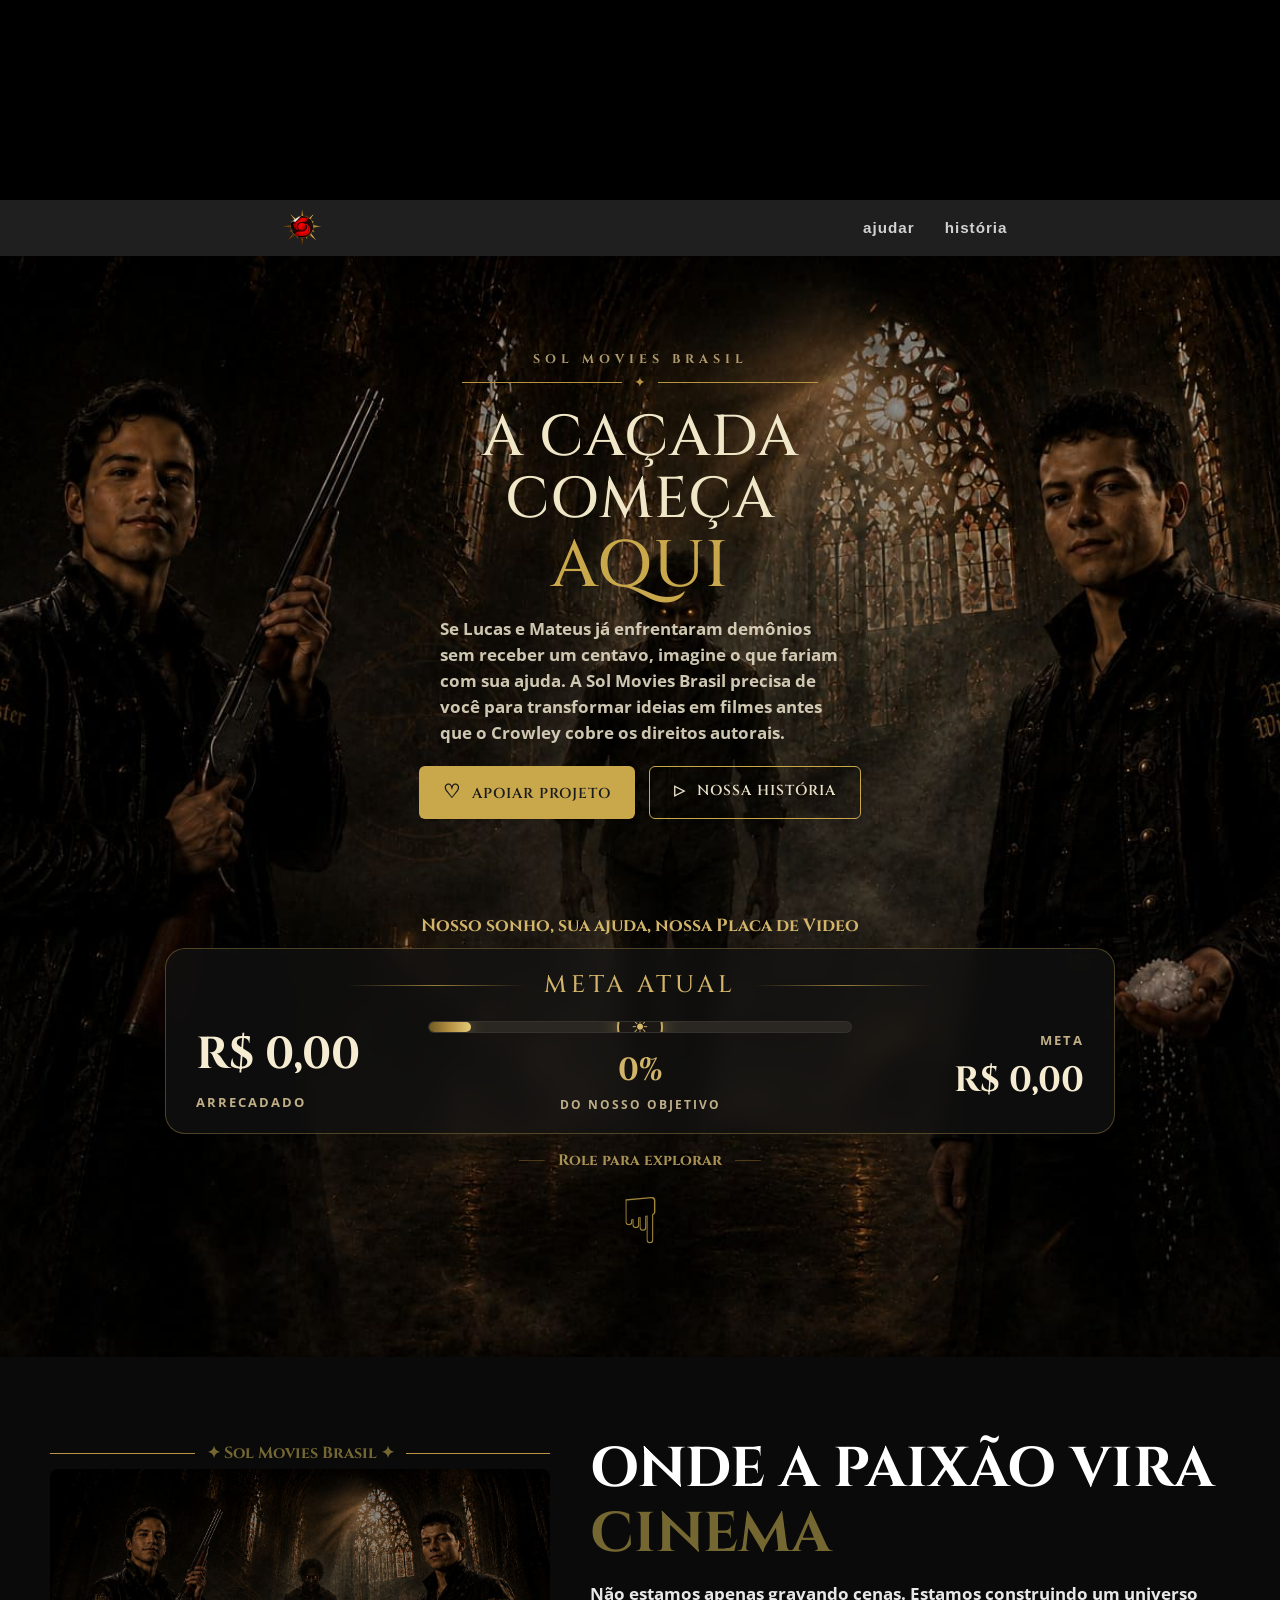
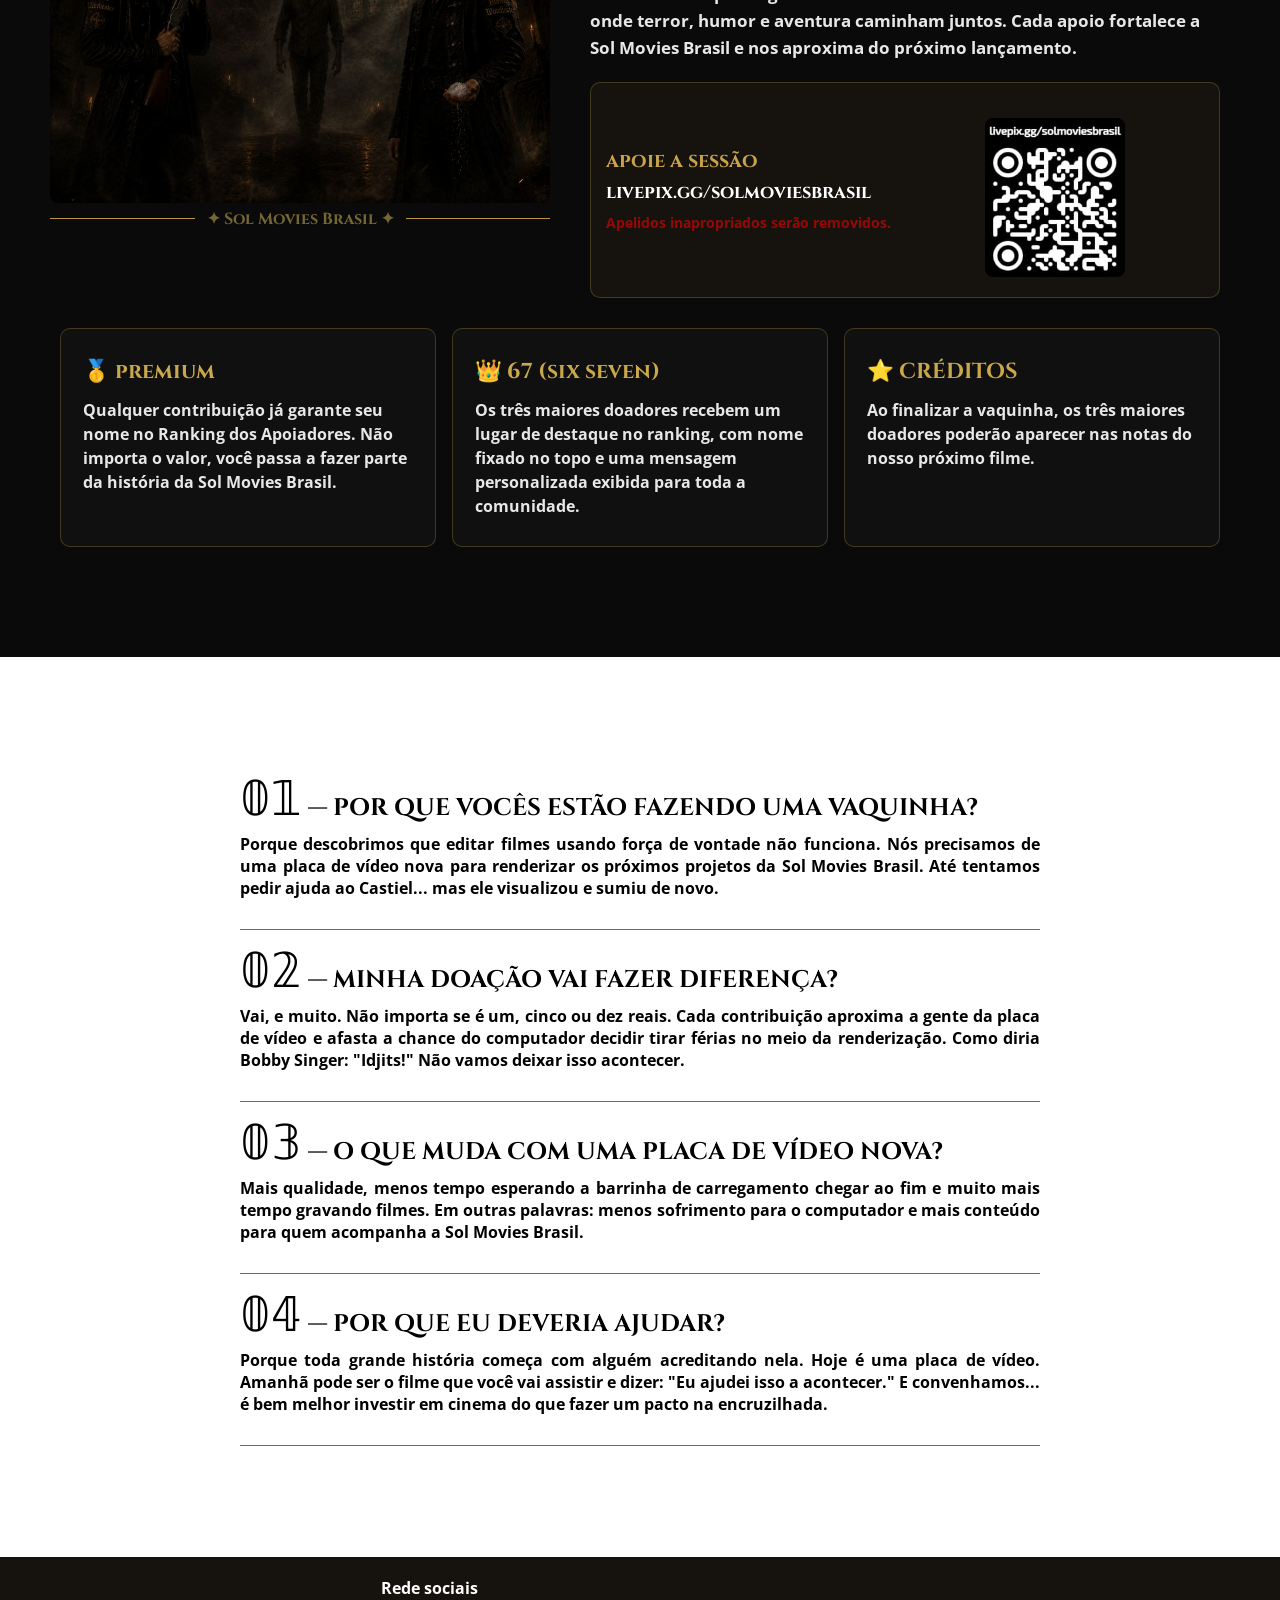
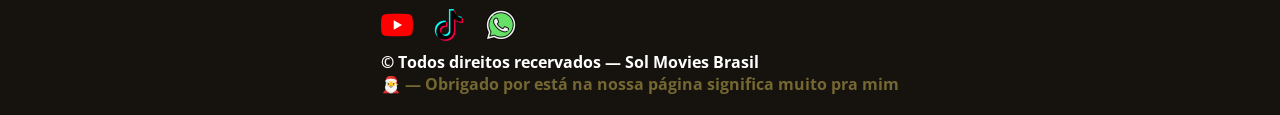
==== index.html @ bd1523df "Initial commit" ====
<!DOCTYPE html>
<html lang="pt-br">
<head>
    <meta charset="UTF-8">
    <meta name="viewport" content="width=device-width, initial-scale=1.0">
    <link rel="shortcut icon" href="foto/icone/icone-smb.png" type="image/x-icon">
    <title>Sol Movies Brasil</title>
    <link rel="stylesheet" href="css/components/header-footer.css">
    <link rel="stylesheet" href="css/ajuda.css">
</head>
<body>
    <header>
<!-- ISSO É UM TESTE -->
    </header>
    <nav>
        <img src="foto/icone/icone-smb-nav.png" alt="imagem da logo Sol Movies Brasil">

        <ul>
            <li><a href="#" class="nav-destaque-especial">ajudar</a></li>
            <li><a href="smb.html" target="_self" rel="next" class="nav-destaque-links">história</a></li>
        </ul>
    </nav>
    <main>
        <section class="layout-sessao1">
            <div class="container-sessao1 reveal">
                <p class="logo-texto">SOL MOVIES BRASIL</p>
                <div class="divisor">
                    <span></span>
                    <i>✦</i>
                    <span></span>
                </div>
                <h1>
                    A CAÇADA<br>
                    COMEÇA <span class="destaque-max">AQUI</span>
                </h1>

                <p class="texto-intro">
                    Se Lucas e Mateus já enfrentaram demônios sem receber um centavo, imagine o que fariam com sua ajuda. A Sol Movies Brasil precisa de você para transformar ideias em filmes antes que o Crowley cobre os direitos autorais.
                </p>

                <div class="card-sessao1">
                    <a href="https://livepix.gg/solmoviesbrasil" class="sessao1-link reveal" target="_blank" rel="external"> APOIAR PROJETO</a>
                    <a href="smb.html" class="sessao1-link2 reveal" target="_self" rel="next"> NOSSA HISTÓRIA</a>
                </div>
            </div>

            <div class="container2-sessao1">
                <p class="reveal">Nosso sonho, sua ajuda, nossa Placa de Video</p>
                <div class="meta-card reveal">
                    
                    <div class="meta-cabecalho">

                        <span></span>

                        <h3 class="meta-titulo">META ATUAL</h3>

                        <span></span>

                    </div>

                    <div class="meta-conteudo">

                        <div class="meta-esquerda">
                            <h2 id="valor-arrecadado">R$ 0,00</h2>
                            <p>arrecadado</p>
                        </div>

                        <div class="meta-centro">

                            <div class="barra">

                                <div
                                    class="barra-preenchida"
                                    id="barra-preenchida">
                                </div>

                                <div class="barra-icone">
                                    ☀
                                </div>

                            </div>

                            <h2 id="porcentagem">0%</h2>

                            <p>DO NOSSO OBJETIVO</p>

                        </div>

                        <div class="meta-direita">
                            <p>META</p>
                            <h2 id="valor-meta">R$ 0,00</h2>
                        </div>

                    </div>

                </div>
                <div class="msg-seta reveal">
                    <span>——</span>
                    <p>Role para explorar</p>
                    <span>——</span>
                </div>
                <div class="seta-baixo">
                    <span>&#x261F;</span>
                </div>
            </div>
        </section>

        <section class="layout-sessao2">
            <div class="container-sessao2">
                <div class="container-volume">

                    <div class="container-img reveal">
                        <div class="divisor destaque">
                            <span></span>
                            <p>✦ Sol Movies Brasil ✦</p>
                            <span></span>
                        </div>

                        <picture>
                            <source media="(max-width: 1218px)" srcset="foto/ajudar/img-fundo.jpg" type="image/jpeg">
                            <img src="foto/ajudar/img-fundo.jpg" alt="imagem da vaquinha com os ceo da Sol Movies Brasil">
                        </picture>

                        <div class="divisor destaque">
                            <span></span>
                            <p>✦ Sol Movies Brasil ✦</p>
                            <span></span>
                        </div>
                    </div>

                    <div class="container-texto reveal">
                        <h3>ONDE A PAIXÃO VIRA <span class="destaque">CINEMA</span></h3>
                        <p>Não estamos apenas gravando cenas. Estamos construindo um universo onde terror, humor e aventura caminham juntos. Cada apoio fortalece a Sol Movies Brasil e nos aproxima do próximo lançamento.</p>
                        <div class="sub">
                            <div>
                                <h2>apoie a sessão</h2>
                                <span>livepix.gg/solmoviesbrasil</span>
                                <p class="alerta">Apelidos inapropriados serão removidos.</p>
                            </div>
                            <img src="foto/ajudar/qrcode-vaquinha.jpg" alt="Imagem Qr Code da Vaquinha Sol Movies Brasil">
                        </div>
                    </div>
                </div>
                <div class="container-cards reveal">
                    <div class="bloco">
                        <h3>🥇 premium</h3>
                        <p>Qualquer contribuição já garante seu nome no Ranking dos Apoiadores. Não importa o valor, você passa a fazer parte da história da Sol Movies Brasil.</p>
                    </div>
                    <div class="bloco">
                        <h3>👑 67 (six seven)</h3>
                        <p>Os três maiores doadores recebem um lugar de destaque no ranking, com nome fixado no topo e uma mensagem personalizada exibida para toda a comunidade.</p>
                    </div>
                    <div class="bloco">
                        <h3>⭐ CRÉDITOS</h3>
                        <p>Ao finalizar a vaquinha, os três maiores doadores poderão aparecer nas notas do nosso próximo filme.</p>
                    </div>

                </div>

            </div>
            
        </section>
        <section class="layout-sessao3">
            <div class="container-sessao3">
                <div class="reveal">
                    <h2><span>𝟘𝟙</span>
                    — POR QUE VOCÊS ESTÃO FAZENDO UMA VAQUINHA?</h2>
                    <p>Porque descobrimos que editar filmes usando força de vontade não funciona. Nós precisamos de uma placa de vídeo nova para renderizar os próximos projetos da Sol Movies Brasil. Até tentamos pedir ajuda ao Castiel... mas ele visualizou e sumiu de novo.</p>
                    
                </div>
                <div class="reveal">
                    <h2><span>𝟘𝟚</span>
                    — MINHA DOAÇÃO VAI FAZER DIFERENÇA?</h2>
                    <p>Vai, e muito. Não importa se é um, cinco ou dez reais. Cada contribuição aproxima a gente da placa de vídeo e afasta a chance do computador decidir tirar férias no meio da renderização. Como diria Bobby Singer: "Idjits!" Não vamos deixar isso acontecer.</p>
                </div>
                <div class="reveal">
                    <h2><span>𝟘𝟛</span>
                    — O QUE MUDA COM UMA PLACA DE VÍDEO NOVA?</h2>
                    <p>Mais qualidade, menos tempo esperando a barrinha de carregamento chegar ao fim e muito mais tempo gravando filmes. Em outras palavras: menos sofrimento para o computador e mais conteúdo para quem acompanha a Sol Movies Brasil.</p>
                </div>
                <div class="reveal">
                    <h2><span>𝟘𝟜</span>
                    — POR QUE EU DEVERIA AJUDAR?</h2>
                    <p>Porque toda grande história começa com alguém acreditando nela. Hoje é uma placa de vídeo. Amanhã pode ser o filme que você vai assistir e dizer: "Eu ajudei isso a acontecer." E convenhamos... é bem melhor investir em cinema do que fazer um pacto na encruzilhada.</p>
                </div>
            </div>

        </section>
    </main>
    <footer id="rodape">
        <div class="links-rodape">
            <p>Rede sociais</p>
            <ul>
                <li>
                    <a href="https://www.youtube.com/@solmoviesbrasiloficial" target="_blank" rel="external"><img src="foto/icone/icone-yt.png" alt="icone YouTube"></a>
                </li>
                <li>
                    <a href="https://www.tiktok.com/@sol.movies.brasil.ofc" target="_blank" rel="external"><img src="foto/icone/icone-tiktok.png" alt="icone TikTok"></a>
                </li>
                <li>
                    <a href="https://www.whatsapp.com/channel/0029VbAsHfm8kyyKIzPjLR0M" target="_blank" rel="external"><img src="foto/icone/icone-zap.png" alt="icone WhatsApp"></a>
                </li>
            </ul>
            <p>&copy; Todos direitos recervados — Sol Movies Brasil</p>
            <p class="destaque">🎅 — Obrigado por está na nossa página significa muito pra mim</p>
        </div>
    </footer> 
    <script src="js/celebracao.js"></script>
    <script src="js/ajuda.js"></script>
    <script src="js/ajuda-efeito.js"></script>
</body>
</html>
---- css/components/header-footer.css ----
@charset "UTF-8";

*{
    padding: 0;
    margin: 0;
}
---- css/ajuda.css ----
@charset "UTF-8";

@import url('https://fonts.googleapis.com/css2?family=Open+Sans:ital,wght@0,300..800;1,300..800&display=swap');
@import url('https://fonts.googleapis.com/css2?family=Montserrat:ital,wght@0,100..900;1,100..900&display=swap');
@import url('https://fonts.googleapis.com/css2?family=Orbitron:wght@400..900&display=swap');
@import url('https://fonts.googleapis.com/css2?family=Cinzel:wght@400..900&display=swap');

*, *::before, *::after {
    box-sizing: border-box;
}

:root {
    --font-destaque: 'Cinzel', Arial, sans-serif;
    --opacidade-nav: 80%;
    --opacidade-caixa: 80%;
    --opacidade-texto: 80%;

    --cor-borda: #74673178;

    --sombra-caixa: 0px 0px 5px rgba(255, 255, 0, 0.228);
}

html, body {
    overflow-x: hidden;
    width: 100%;
    max-width: 100%;
    position: relative;
    margin: 0;
    padding: 0;
}

/* Evita overflow em qualquer elemento */
img, picture, video, canvas, svg {
    max-width: 100%;
    height: auto;
    display: block;
}

#donor-ticker-wrapper,
#donor-ticker-wrapper * {
    max-width: 100%;
}
#donor-ticker-wrapper {
    overflow: hidden;
}

/* EFEITO DE OBJETOS SUBINDOS */

/* Elemento escondido */
.reveal {
    opacity: 0;
    transform: translateY(90px);
    transition: opacity 0.8s ease, transform 1.8s ease-in-out;
}

/* Quando aparecer */
.reveal.ativo {
    opacity: 1;
    transform: translateY(0);
}

/* EFEITO FINALIZADO */

/* ===========================================
   FONT RANKING
=========================================== */
.donor-ranking {
    font-family: 'Orbitron', Arial, sans-serif;
    font-weight: normal;
    letter-spacing: 2px;
}

/* ===========================================
   ESTRUTURA GERAL
=========================================== */
p {
    font-family: 'Open Sans', Arial, Helvetica, sans-serif;
    font-weight: bold;
}

body {
    font-family: Arial, Helvetica, sans-serif;
    color: white;
    background-color: black;
}

header {
    min-height: 200px;
    background-image: url('../foto/ajudar/img2-cabecalho.png');
    background-size: cover;
    background-position: center;
}

nav {
    display: flex;
    justify-content: space-around;
    background-color: rgb(31, 31, 31);
    align-items: center;
    min-height: 40px;
    padding: 8px 12px;
    flex-wrap: wrap;
    gap: 10px;
}

nav img {
    max-height: 40px;
    width: auto;
}

nav li {
    list-style-type: none;
}

nav ul {
    display: flex;
    gap: 30px;
    margin: 0;
    padding: 0;
    flex-wrap: wrap;
    justify-content: center;
}

nav a {
    color: white;
    text-decoration: none;
    letter-spacing: 1px;
    font-weight: bold;
    opacity: var(--opacidade-nav);
    font-size: 0.95rem;
}

main {
    width: 100%;
    font-family: var(--font-destaque);
}

a {
    text-decoration: none;
    color: black;
    font-weight: bold;
}
.sombra-caixa:hover{
    box-shadow: var(--sombra-caixa);
}
/* ===========================================
   HERO / SESSÃO 1
=========================================== */
section.layout-sessao1 {
    padding-top: 80px;
    background-image: url('../foto/ajudar/img-fundo.jpg');
    background-position: center center;
    background-repeat: no-repeat;
    background-size: cover;
    position: relative;
    display: flex;
    flex-direction: column;
}

.container-sessao1 {
    margin: auto;
    padding: 15px;
    max-width: 580px;
    width: 100%;
    text-align: left;
}

.logo-texto {
    font-family: var(--font-destaque);
    font-size: 0.78rem;
    letter-spacing: 5px;
    color: #c9b37e;
    opacity: 0.85;
    margin-bottom: 28px;
    text-transform: uppercase;
    text-align: center;
}

.container-sessao1 p:nth-of-type(1) {
    width: auto;
    max-width: 235px;
    margin: auto;
}

.container-sessao1 h1 {
    font-family: var(--font-destaque);
    margin: auto;
    padding: 10px 15px 0 15px;
    font-size: clamp(2rem, 8vw, 3.6rem);
    line-height: 1.08;
    font-weight: 500;
    max-width: 400px;
    letter-spacing: 1px;
    margin-bottom: 14px;
    color: #f0e6c8;
    text-align: center;
}

.container-sessao1 p {
    padding: 0 10px;
    margin: auto;
    text-align: left;
}

.divisor {
    display: flex;
    align-items: center;
    justify-content: center;
    gap: 12px;
    width: 100%;
    margin: 5px 0;
}

.divisor span {
    flex: 1;
    height: 1px;
    max-width: 160px;
    background: #b89443;
}

.divisor i {
    color: #b89443;
    font-size: 14px;
    font-style: normal;
}

.destaque-max {
    color: #c9a84c;
    font-size: clamp(2.2rem, 9vw, 4.1rem);
    display: inline-block;
}

.texto-intro {
    font-family: 'Open Sans', Arial, sans-serif;
    font-size: clamp(0.95rem, 2.5vw, 1.05rem);
    line-height: 1.55;
    color: #e8e0c8;
    opacity: 0.88;
    max-width: 420px;
    margin: 0 auto 40px auto;
    text-align: center;
}

.card-sessao1 {
    display: flex;
    justify-content: center;
    flex-wrap: wrap;
    gap: 14px;
    padding: 10px 0;
    margin-top: 10px;
}

.card-sessao1 a {
    padding: 14px 24px;
    border-radius: 6px;
    font-size: 0.9rem;
    letter-spacing: 1px;
    font-weight: 600;
    transition: all 0.25s ease;
    text-align: center;
    min-width: 180px;
}

.sessao1-link {
    background-color: #c9a84c;
    color: #1a1a1a !important;
    border: none;
}

.sessao1-link:hover {
    background-color: #dbb85a;
    transform: translateY(-2px);
}

.sessao1-link::before {
    content: '♡';
    font-size: 1.3em;
    margin-right: 6px;
}

.sessao1-link2 {
    background-color: transparent;
    border: 1.5px solid #c9a84c;
    color: #e8e0c8 !important;
}

.sessao1-link2::before {
    content: '▷';
    margin-right: 6px;
}

.sessao1-link2:hover {
    background-color: rgba(201, 168, 76, 0.15);
    transform: translateY(-2px);
}

/* CONTAINER 2 - META */
.container2-sessao1 {
    padding: 20px 15px;
    text-align: center;
    margin-top: 40px;
    margin-bottom: 60px;
    padding-bottom: 30px;
}

.meta-card {
    max-width: 950px;
    margin: auto;
    padding: 20px 30px;
    background: rgba(18, 18, 18, 0.72);
    backdrop-filter: blur(10px);
    border: 1px solid rgba(197, 166, 84, 0.35);
    border-radius: 20px;
}
.meta-card:hover{
    box-shadow: var(--sombra-caixa);
    transition-duration: 0.5s;
}

.meta-cabecalho {
    display: flex;
    align-items: center;
    justify-content: center;
    gap: 18px;
    margin-bottom: 20px;
}

.meta-cabecalho span {
    flex: 1;
    max-width: 180px;
    height: 1px;
    background: linear-gradient(to right, transparent, #b99845, transparent);
    opacity: 0.8;
}

.meta-titulo {
    margin: 0;
    color: #d1b46a;
    font-family: var(--font-destaque);
    font-size: clamp(1.1rem, 3vw, 1.5rem);
    letter-spacing: 4px;
    white-space: nowrap;
    font-weight: 500;
}

.meta-conteudo {
    display: grid;
    grid-template-columns: 1fr 2fr 1fr;
    align-items: center;
    gap: 20px;
}

.barra {
    position: relative;
    width: 100%;
    height: 12px;
    border-radius: 999px;
    overflow: hidden;
    background: #2a2722;
    border: 1px solid rgba(255, 255, 255, 0.05);
}

.barra-preenchida {
    width: 10%;
    height: 100%;
    border-radius: 999px;
    background: linear-gradient(90deg, #6f5822, #b69243, #e4ca79);
    box-shadow: 0 0 15px rgba(212, 183, 96, 0.5);
}

.barra-icone {
    position: absolute;
    left: 50%;
    top: 50%;
    transform: translate(-50%, -50%);
    width: 46px;
    height: 46px;
    border-radius: 50%;
    background: #1a1714;
    border: 2px solid #c6a95d;
    display: flex;
    justify-content: center;
    align-items: center;
    color: #d7b96b;
    font-size: 20px;
    box-shadow: 0 0 20px rgba(214, 184, 103, 0.35);
}

.meta-esquerda {
    text-align: left;
}

.meta-esquerda h2 {
    font-family: var(--font-destaque);
    font-size: clamp(1.8rem, 5vw, 2.8rem);
    color: #f5ecd2;
    margin: 0;
}

.meta-esquerda p {
    margin-top: 8px;
    color: #bfae86;
    text-transform: uppercase;
    letter-spacing: 2px;
    font-size: 0.8rem;
}

.meta-centro {
    text-align: center;
}

.meta-centro h2 {
    margin-top: 16px;
    margin-bottom: 4px;
    font-family: var(--font-destaque);
    font-size: clamp(1.5rem, 4vw, 2rem);
    color: #d1b46a;
}

.meta-centro p {
    color: #bfae86;
    letter-spacing: 2px;
    font-size: 0.75rem;
}

.meta-direita {
    text-align: right;
}

.meta-direita h2 {
    margin: 0;
    font-family: var(--font-destaque);
    font-size: clamp(1.6rem, 4.5vw, 2.2rem);
    color: #f5ecd2;
}

.meta-direita p {
    color: #bfae86;
    letter-spacing: 2px;
    font-size: 0.8rem;
    margin-bottom: 8px;
}

.container2-sessao1 > p {
    font-family: var(--font-destaque);
    opacity: var(--opacidade-texto);
    font-weight: bold;
    color: #d1b46a;
    padding: 10px;
    font-size: clamp(0.95rem, 2.5vw, 1.1rem);
}

.msg-seta {
    padding: 15px 0 0 0;
    
    display: flex;
    justify-content: center;
    align-items: center;
    flex-wrap: wrap;
    gap: 8px;
}

.msg-seta span {
    color: #6f5822;
    padding: 0 5px;
}

.msg-seta p {
    font-family: var(--font-destaque);
    opacity: var(--opacidade-texto);
    font-weight: bold;
    color: #d1b46a;
    margin: 0;
    font-size: 0.95rem;
}

.destaque {
    color: #746731;
}

.seta-baixo {
    color: #c9a84c;
    font-size: clamp(2.5rem, 8vw, 4em);
    opacity: 0.8;
    animation: bounce 3s infinite;
    margin-top: 10px;
}
.seta-baixo:hover{
    text-shadow: 0px 0px 5px rgba(255, 255, 0, 0.54);
    transition-duration: 2s;
}

/* ===========================================
   SEGUNDO LAYOUT (SESSÃO 2)
=========================================== */
.alerta{
    color: rgba(255, 0, 0, 0.684);
    font-weight: bold;
}
.layout-sessao2 {
    display: flex;
    justify-content: center;
    align-items: center;
    margin: auto;
    background-color: #0A0A0A;
    padding: 30px 15px;
    min-height: 100vh;
}

.container-sessao2 {
    display: flex;
    flex-direction: column;
    width: 100%;
    max-width: 1200px;
    margin: auto;
    padding: 10px;
}

.container-volume {
    display: flex;
    flex-wrap: wrap;
    justify-content: center;
    align-items: flex-start;
    margin: auto;
    gap: 30px;
    color: white;
    width: 100%;
}

.container-img {
    flex: 1 1 300px;
    max-width: 500px;
    width: 100%;
}

.container-img img {
    display: block;
    margin: auto;
    width: 100%;
    max-width: 500px;
    height: auto;
    object-fit: cover;
    border-radius: 8px;
}

.container-img .divisor > p {
    font-family: var(--font-destaque);
    font-size: clamp(0.85rem, 2.5vw, 1rem);
}

.container-texto {
    flex: 1 1 300px;
    max-width: 650px;
    width: 100%;
    color: white;
    padding: 0 10px;
}

.container-texto img {
    width: 140px;
    max-width: 100%;
    border-radius: 8px;
    display: block;
    margin: 15px auto 0 auto;
}

.container-texto p {
    line-height: 1.6;
    margin-bottom: 18px;
    font-size: clamp(0.95rem, 2.2vw, 1.05rem);
    opacity: 0.9;
}

.container-texto h3 {
    font-size: clamp(1.8rem, 6vw, 3.5rem);
    line-height: 1.15;
    margin-bottom: 15px;
}

.container-cards {
    padding: 30px 10px;
    display: grid;
    max-width: 1200px;
    width: 100%;
    margin: 0 auto 0 auto;
    grid-template-columns: repeat(3, 1fr);
    gap: 16px;
}

.bloco {
    background-color: #141313ce;
    padding: 28px 22px;
    border-radius: 10px;
    border: 1px solid var(--cor-borda);
}

.bloco:hover{
    box-shadow: var(--sombra-caixa);
    transition-duration: 0.5s;
}

.bloco h3 {
    font-size: clamp(1.1rem, 3vw, 1.35rem);
    margin-bottom: 12px;
    color: #c9a84c;
}

.bloco p {
    font-size: clamp(0.9rem, 2vw, 1rem);
    line-height: 1.5;
    opacity: 0.9;
}

.sub {
    background-color: #16130F;
    border-radius: 10px;
    border: 1px solid var(--cor-borda);
    padding: 20px 15px;
    display: flex;
    align-items: center;
    gap: 15px;
    margin: 20px auto 0 auto;
    max-width: 650px;
    flex-wrap: wrap;
    justify-content: center;
}

.sub:hover{
    box-shadow: var(--sombra-caixa);
    transition-duration: 0.5s;
}
.sub h2 {
    color: #C9A24A;
    font-size: clamp(1rem, 3vw, 1.25rem);
    margin: 0 0 6px 0;
}

.sub p {
    opacity: var(--opacidade-texto);
    font-size: 0.9rem;
    margin: 6px 0 0 0;
}

.sub span {
    font-size: clamp(0.95rem, 2.5vw, 1.15rem);
    font-weight: bold;
    word-break: break-all;
}
/* >> LAYOUT SESSÃO 3 */

.layout-sessao3{
    display: flex;
    min-height: 100vh;
    padding: 20px;
    background-color: white;
    color: black;
}
.container-sessao3 > div{
    border-bottom: 1px solid #7f6b19;
    opacity: var(--opacidade-texto);
    padding: 0px 0px 30px 0px;
}
.container-sessao3{
    display: flex;
    gap: 10px;
    flex-direction: column;
    max-width: 800px;
    margin: auto;
}
.container-sessao3 span{
    font-size: 2em;
    font-weight: normal;
}
.container-sessao3 p{
    text-align: justify;
}
/* SESSÃO FINALIZADO */

/* Rodapé */
footer{
    display: flex;
    align-items: center;
    background-color: #16130F;
    padding: 20px;
    min-height: 150px;
}
.links-rodape{
    max-width: 520px;
    margin: auto;
}
footer ul{
    padding: 10px 0;
    display: flex;
    gap: 20px;
}
footer li{
    list-style-type: none;
}
/* ===========================================
   ANIMAÇÃO
=========================================== */
@keyframes bounce {
    0%, 20%, 50%, 80%, 100% { transform: translateY(0); }
    40% { transform: translateY(-8px); }
    60% { transform: translateY(-4px); }
}

/* ===========================================
   RESPONSIVO
=========================================== */

/* Tablets e abaixo */
@media (max-width: 1000px) {
    .container-cards {
        grid-template-columns: repeat(2, 1fr);
    }
}

@media (max-width: 800px) {
    .container-cards {
        grid-template-columns: 1fr;
        max-width: 500px;
    }

    .container-volume {
        flex-direction: column;
        align-items: center;
        gap: 25px;
    }

    .container-img,
    .container-texto {
        max-width: 100%;
        flex: 1 1 100%;
    }

    .container-texto h3 {
        text-align: center;
    }

    .container-texto p {
        text-align: justify;
    }
}

/* Mobile médio */
@media (max-width: 768px) {
    section.layout-sessao1 {
        padding-top: 60px;
    }

    .meta-card {
        padding: 22px 16px;
    }

    .meta-conteudo {
        grid-template-columns: 1fr;
        gap: 22px;
    }

    .meta-esquerda,
    .meta-centro,
    .meta-direita {
        text-align: center;
    }

    .meta-titulo {
        letter-spacing: 2px;
        white-space: normal;
    }

    .meta-cabecalho span {
        max-width: 50px;
    }

    .card-sessao1 a {
        min-width: 160px;
        width: 100%;
        max-width: 280px;
    }

    nav ul {
        gap: 16px;
    }
}

/* Mobile pequeno */
@media (max-width: 550px) {
    .sub {
        flex-direction: column;
        text-align: center;
        padding: 18px 12px;
    }

    .sub img {
        margin-top: 10px;
    }

    .container-sessao1 h1 {
        font-size: 2.3rem;
    }

    .texto-intro {
        text-align: center;
        padding: 0 5px;
    }

    .logo-texto {
        letter-spacing: 3px;
        font-size: 0.7rem;
    }
}

@media (max-width: 480px) {
    .meta-card {
        padding: 18px 12px;
        border-radius: 14px;
    }

    .meta-esquerda h2 {
        font-size: 1.7rem;
    }

    .meta-centro h2 {
        font-size: 1.4rem;
    }

    .meta-direita h2 {
        font-size: 1.4rem;
    }

    .barra-icone {
        width: 36px;
        height: 36px;
        font-size: 16px;
    }

    .bloco {
        padding: 22px 16px;
    }

    nav {
        padding: 10px 8px;
        gap: 6px;
    }

    nav ul {
        gap: 12px;
    }

    nav a {
        font-size: 0.85rem;
    }

    .container2-sessao1 {
        padding: 15px 10px 25px 10px;
    }

    .layout-sessao2 {
        padding: 25px 10px;
    }
}

@media (max-width: 360px) {
    .card-sessao1 a {
        padding: 12px 16px;
        font-size: 0.85rem;
        min-width: 140px;
    }

    .meta-titulo {
        font-size: 1rem;
        letter-spacing: 1px;
    }

    .container-texto h3 {
        font-size: 1.6rem;
    }
}
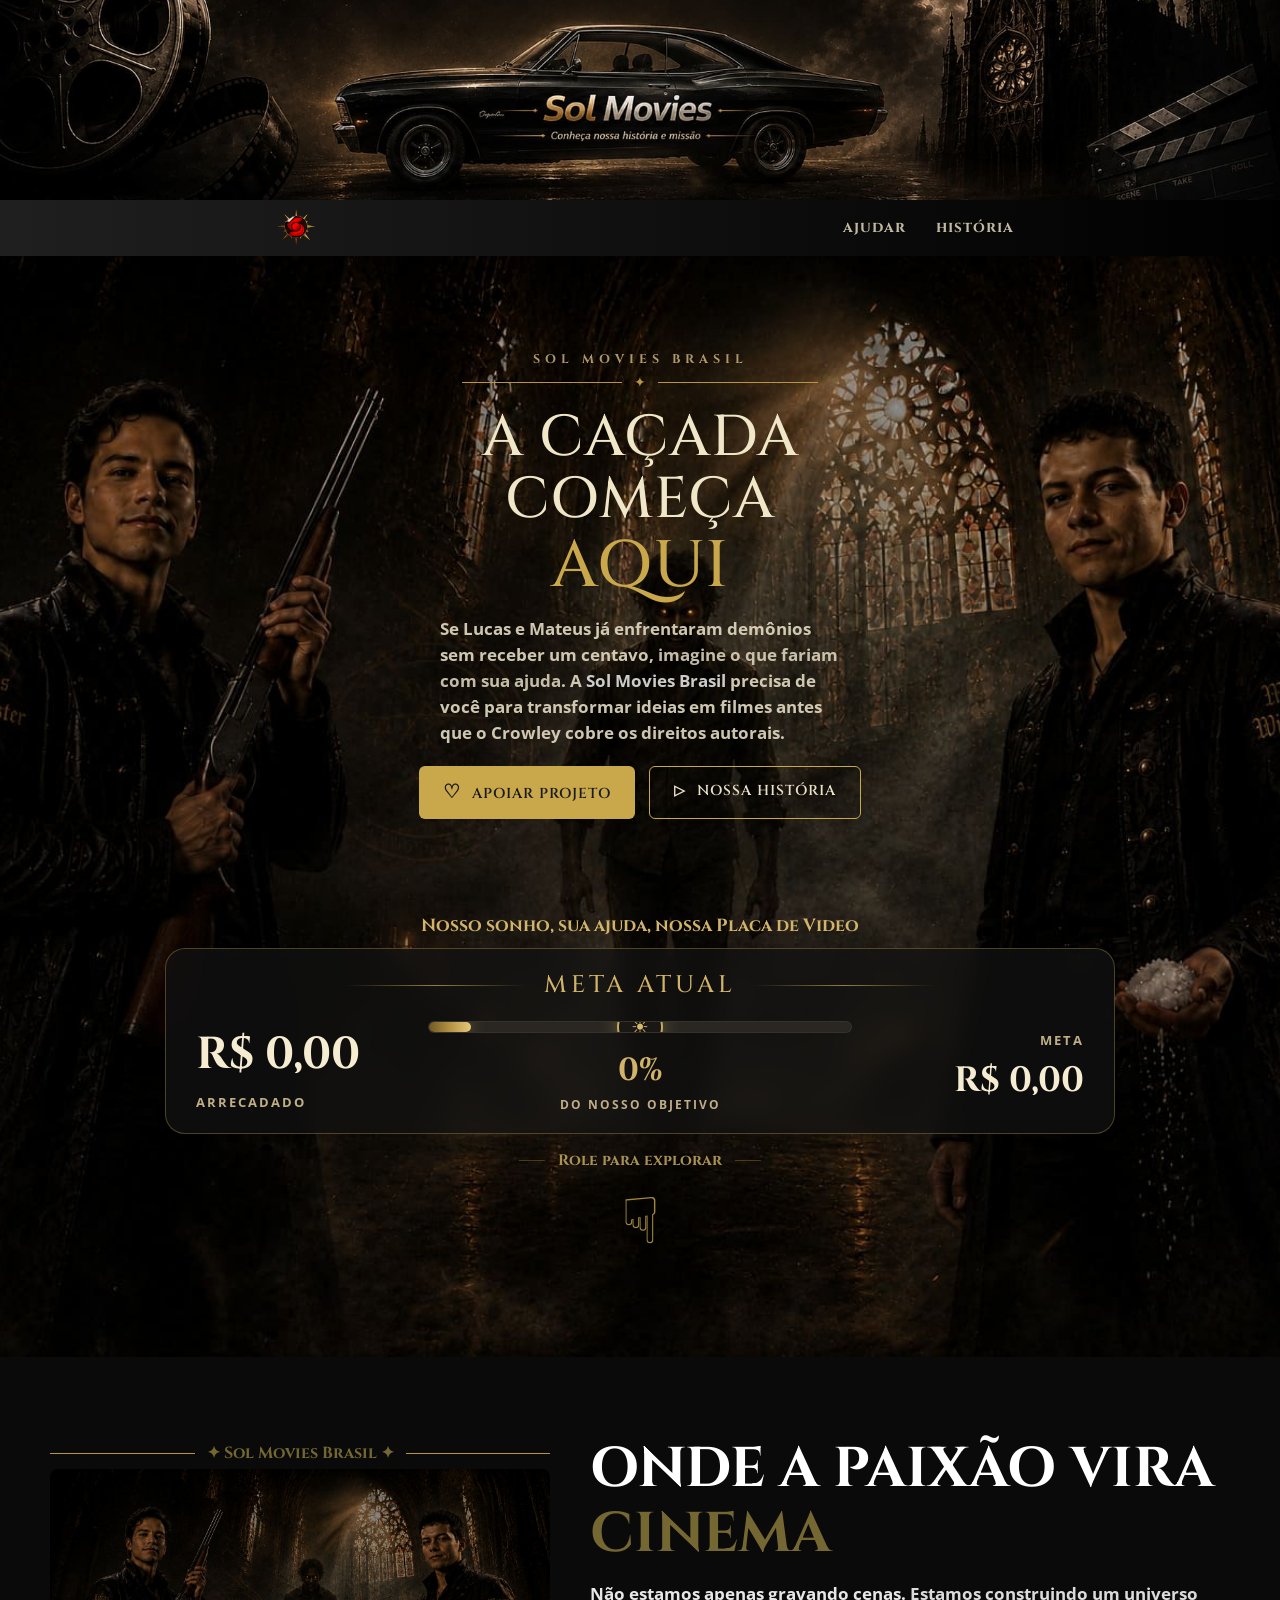
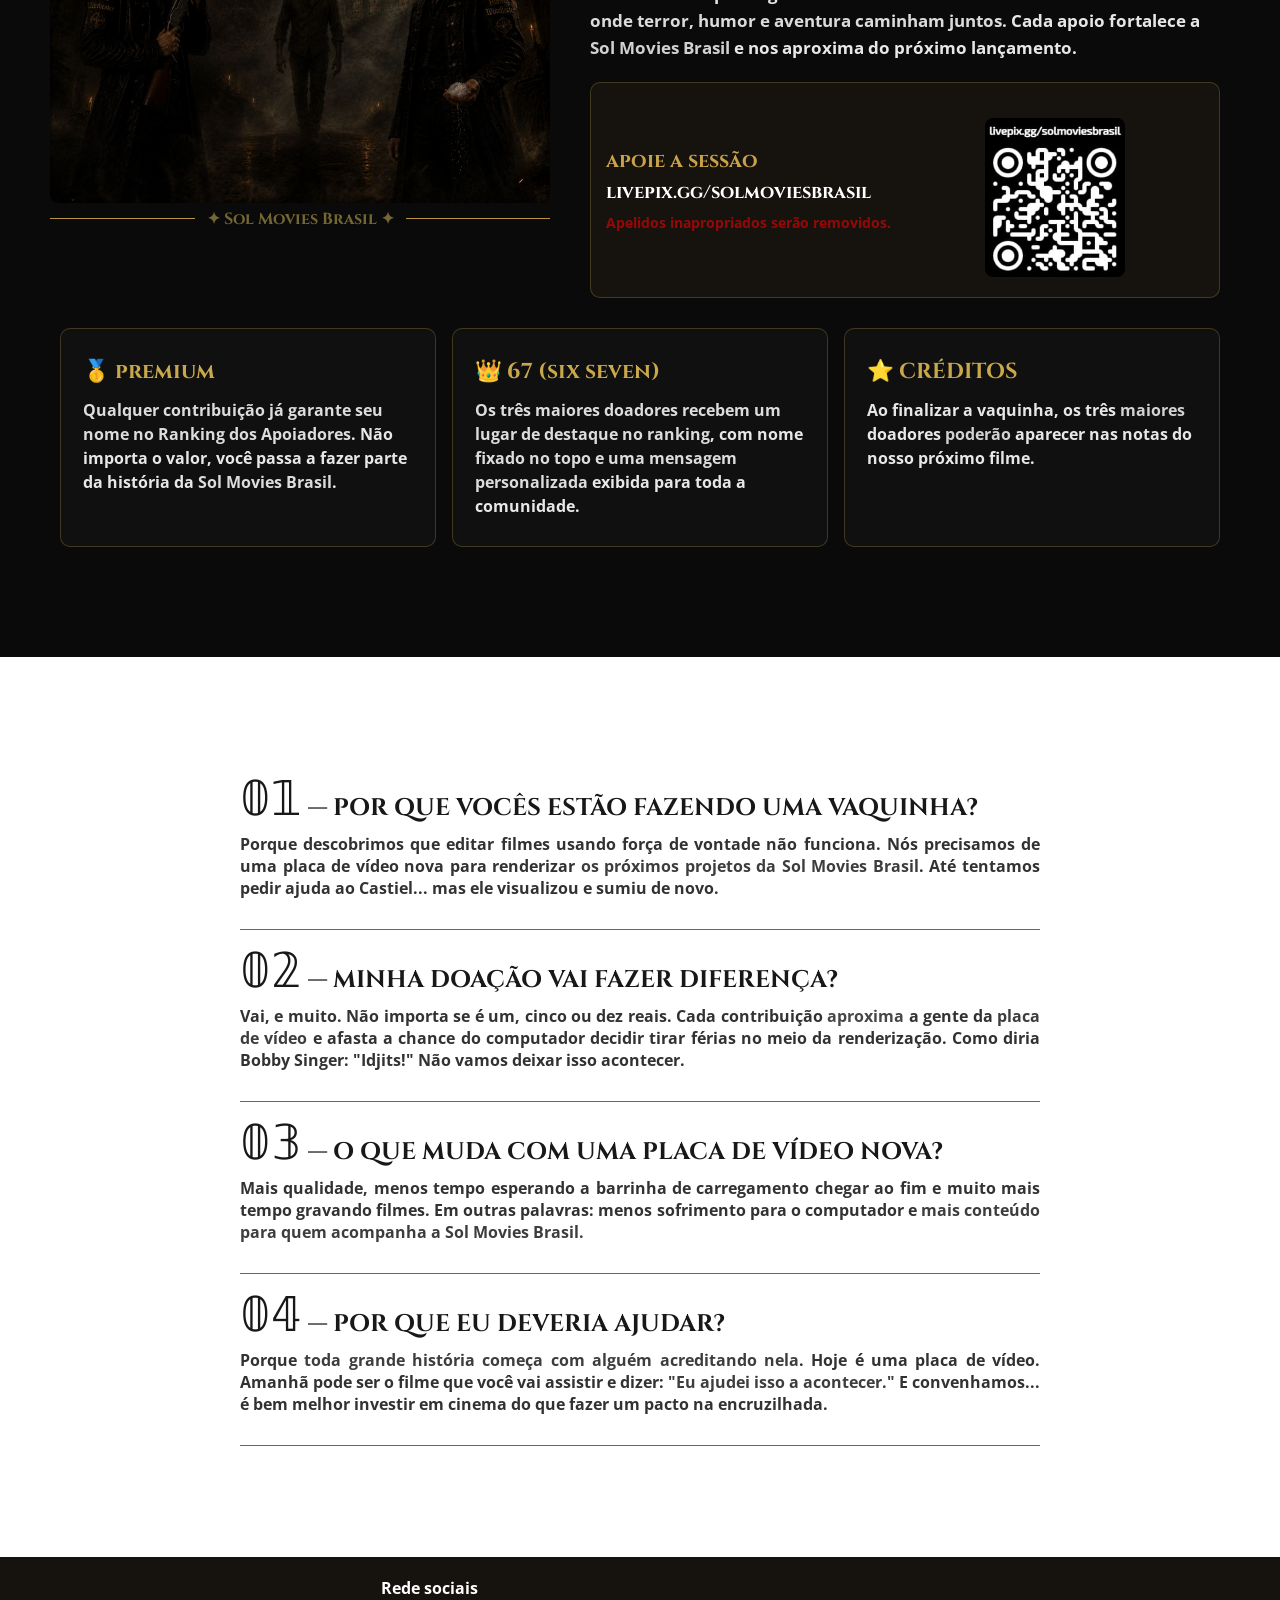
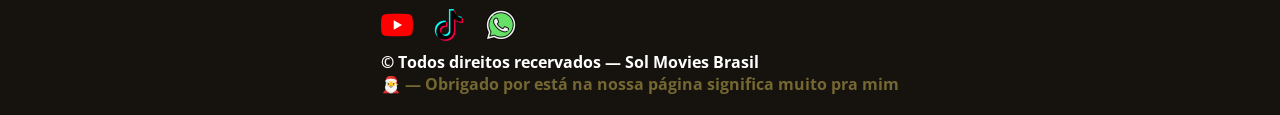
==== commit 89fa5b68: "atualização nivel shad" ====
--- a/index.html
+++ b/index.html
@@ -3,7 +3,7 @@
 <head>
     <meta charset="UTF-8">
     <meta name="viewport" content="width=device-width, initial-scale=1.0">
-    <link rel="shortcut icon" href="foto/icone/icone-smb.png" type="image/x-icon">
+    <link rel="shortcut icon" href="foto/icone/logo-smb-m-32x32.png" type="image/x-icon">
     <title>Sol Movies Brasil</title>
     <link rel="stylesheet" href="css/components/header-footer.css">
     <link rel="stylesheet" href="css/ajuda.css">
@@ -35,7 +35,8 @@
                 </h1>
 
                 <p class="texto-intro">
-                    Se Lucas e Mateus já enfrentaram demônios sem receber um centavo, imagine o que fariam com sua ajuda. A Sol Movies Brasil precisa de você para transformar ideias em filmes antes que o Crowley cobre os direitos autorais.
+                    Se Lucas e Mateus já enfrentaram demônios sem receber um centavo, <strong>imagine o que fariam com sua ajuda</strong>. A <mark>Sol Movies Brasil</mark> precisa de você para transformar ideias
+                     em filmes antes que o Crowley cobre os direitos autorais.
                 </p>
 
                 <div class="card-sessao1">
@@ -130,7 +131,7 @@
 
                     <div class="container-texto reveal">
                         <h3>ONDE A PAIXÃO VIRA <span class="destaque">CINEMA</span></h3>
-                        <p>Não estamos apenas gravando cenas. Estamos construindo um universo onde terror, humor e aventura caminham juntos. Cada apoio fortalece a Sol Movies Brasil e nos aproxima do próximo lançamento.</p>
+                        <p>Não estamos apenas gravando cenas. <strong>Estamos construindo um universo onde terror, humor e aventura caminham juntos.</strong> Cada apoio fortalece a <mark>Sol Movies Brasil</mark> e nos aproxima do próximo lançamento.</p>
                         <div class="sub">
                             <div>
                                 <h2>apoie a sessão</h2>
@@ -144,15 +145,15 @@
                 <div class="container-cards reveal">
                     <div class="bloco">
                         <h3>🥇 premium</h3>
-                        <p>Qualquer contribuição já garante seu nome no Ranking dos Apoiadores. Não importa o valor, você passa a fazer parte da história da Sol Movies Brasil.</p>
+                        <p><strong>Qualquer contribuição já garante seu nome no Ranking dos Apoiadores</strong>. Não importa o valor, você passa a fazer parte da história da <strong>Sol Movies Brasil</strong>.</p>
                     </div>
                     <div class="bloco">
                         <h3>👑 67 (six seven)</h3>
-                        <p>Os três maiores doadores recebem um lugar de destaque no ranking, com nome fixado no topo e uma mensagem personalizada exibida para toda a comunidade.</p>
+                        <p><strong>Os três maiores doadores recebem um lugar de destaque no ranking</strong>, com nome <strong>fixado no topo e uma mensagem personalizada</strong> exibida para toda a comunidade.</p>
                     </div>
                     <div class="bloco">
                         <h3>⭐ CRÉDITOS</h3>
-                        <p>Ao finalizar a vaquinha, os três maiores doadores poderão aparecer nas notas do nosso próximo filme.</p>
+                        <p>Ao finalizar a vaquinha, os três <mark>maiores</mark> doadores <mark>poderão</mark> aparecer nas notas do nosso próximo filme.</p>
                     </div>
 
                 </div>
@@ -165,23 +166,23 @@
                 <div class="reveal">
                     <h2><span>𝟘𝟙</span>
                     — POR QUE VOCÊS ESTÃO FAZENDO UMA VAQUINHA?</h2>
-                    <p>Porque descobrimos que editar filmes usando força de vontade não funciona. Nós precisamos de uma placa de vídeo nova para renderizar os próximos projetos da Sol Movies Brasil. Até tentamos pedir ajuda ao Castiel... mas ele visualizou e sumiu de novo.</p>
+                    <p>Porque descobrimos que editar filmes usando força de vontade não funciona. Nós precisamos de uma placa de vídeo nova para renderizar <strong>os próximos projetos da Sol Movies Brasil</strong>. Até tentamos pedir ajuda ao Castiel... mas ele visualizou e sumiu de novo.</p>
                     
                 </div>
                 <div class="reveal">
                     <h2><span>𝟘𝟚</span>
                     — MINHA DOAÇÃO VAI FAZER DIFERENÇA?</h2>
-                    <p>Vai, e muito. Não importa se é um, cinco ou dez reais. Cada contribuição aproxima a gente da placa de vídeo e afasta a chance do computador decidir tirar férias no meio da renderização. Como diria Bobby Singer: "Idjits!" Não vamos deixar isso acontecer.</p>
+                    <p>Vai, e muito. Não importa se é um, cinco ou dez reais. Cada contribuição <mark class="cor-mark">aproxima</mark> a gente da <strong>placa de vídeo</strong> e afasta a chance do computador decidir tirar férias no meio da renderização. Como diria Bobby Singer: "Idjits!" Não vamos deixar isso acontecer.</p>
                 </div>
                 <div class="reveal">
                     <h2><span>𝟘𝟛</span>
                     — O QUE MUDA COM UMA PLACA DE VÍDEO NOVA?</h2>
-                    <p>Mais qualidade, menos tempo esperando a barrinha de carregamento chegar ao fim e muito mais tempo gravando filmes. Em outras palavras: menos sofrimento para o computador e mais conteúdo para quem acompanha a Sol Movies Brasil.</p>
+                    <p>Mais qualidade, menos tempo esperando a barrinha de carregamento chegar ao fim e muito mais tempo gravando filmes. Em outras palavras: menos sofrimento para o computador e <strong>mais conteúdo para quem acompanha a Sol Movies Brasil.</strong></p>
                 </div>
                 <div class="reveal">
                     <h2><span>𝟘𝟜</span>
                     — POR QUE EU DEVERIA AJUDAR?</h2>
-                    <p>Porque toda grande história começa com alguém acreditando nela. Hoje é uma placa de vídeo. Amanhã pode ser o filme que você vai assistir e dizer: "Eu ajudei isso a acontecer." E convenhamos... é bem melhor investir em cinema do que fazer um pacto na encruzilhada.</p>
+                    <p>Porque <strong>toda grande história começa com alguém acreditando nela</strong>. Hoje é uma placa de vídeo. Amanhã pode ser o filme que você vai assistir e dizer: <strong>"Eu ajudei isso a acontecer."</strong> E convenhamos... é bem melhor investir em cinema do que fazer um pacto na encruzilhada.</p>
                 </div>
             </div>
 
--- a/css/ajuda.css
+++ b/css/ajuda.css
@@ -86,7 +86,7 @@
 
 header {
     min-height: 200px;
-    background-image: url('../foto/ajudar/img2-cabecalho.png');
+    background-image: url('../foto/ajudar/img-cabecalho.jpg');
     background-size: cover;
     background-position: center;
 }
@@ -94,7 +94,7 @@
 nav {
     display: flex;
     justify-content: space-around;
-    background-color: rgb(31, 31, 31);
+    background: linear-gradient(to right,  rgb(31, 31, 31), transparent);
     align-items: center;
     min-height: 40px;
     padding: 8px 12px;
@@ -121,19 +121,34 @@
 }
 
 nav a {
-    color: white;
+    color: #f0e6c8;
     text-decoration: none;
     letter-spacing: 1px;
+    font-family: var(--font-destaque);
     font-weight: bold;
     opacity: var(--opacidade-nav);
     font-size: 0.95rem;
 }
+nav a:hover{
+    color: gold;
+    transition-duration: 1s;
+}
 
 main {
     width: 100%;
     font-family: var(--font-destaque);
 }
-
+mark{
+    background-color: transparent;
+    opacity: 90%;
+    color: white;
+}
+.cor-mark{
+    color: black;
+}
+strong{
+    opacity: 95%;
+}
 a {
     text-decoration: none;
     color: black;
@@ -670,7 +685,12 @@
     font-size: 2em;
     font-weight: normal;
 }
+.container-sessao3 h2{
+    opacity: 90%;
+
+}
 .container-sessao3 p{
+    opacity: var(--opacidade-texto);
     text-align: justify;
 }
 /* SESSÃO FINALIZADO */
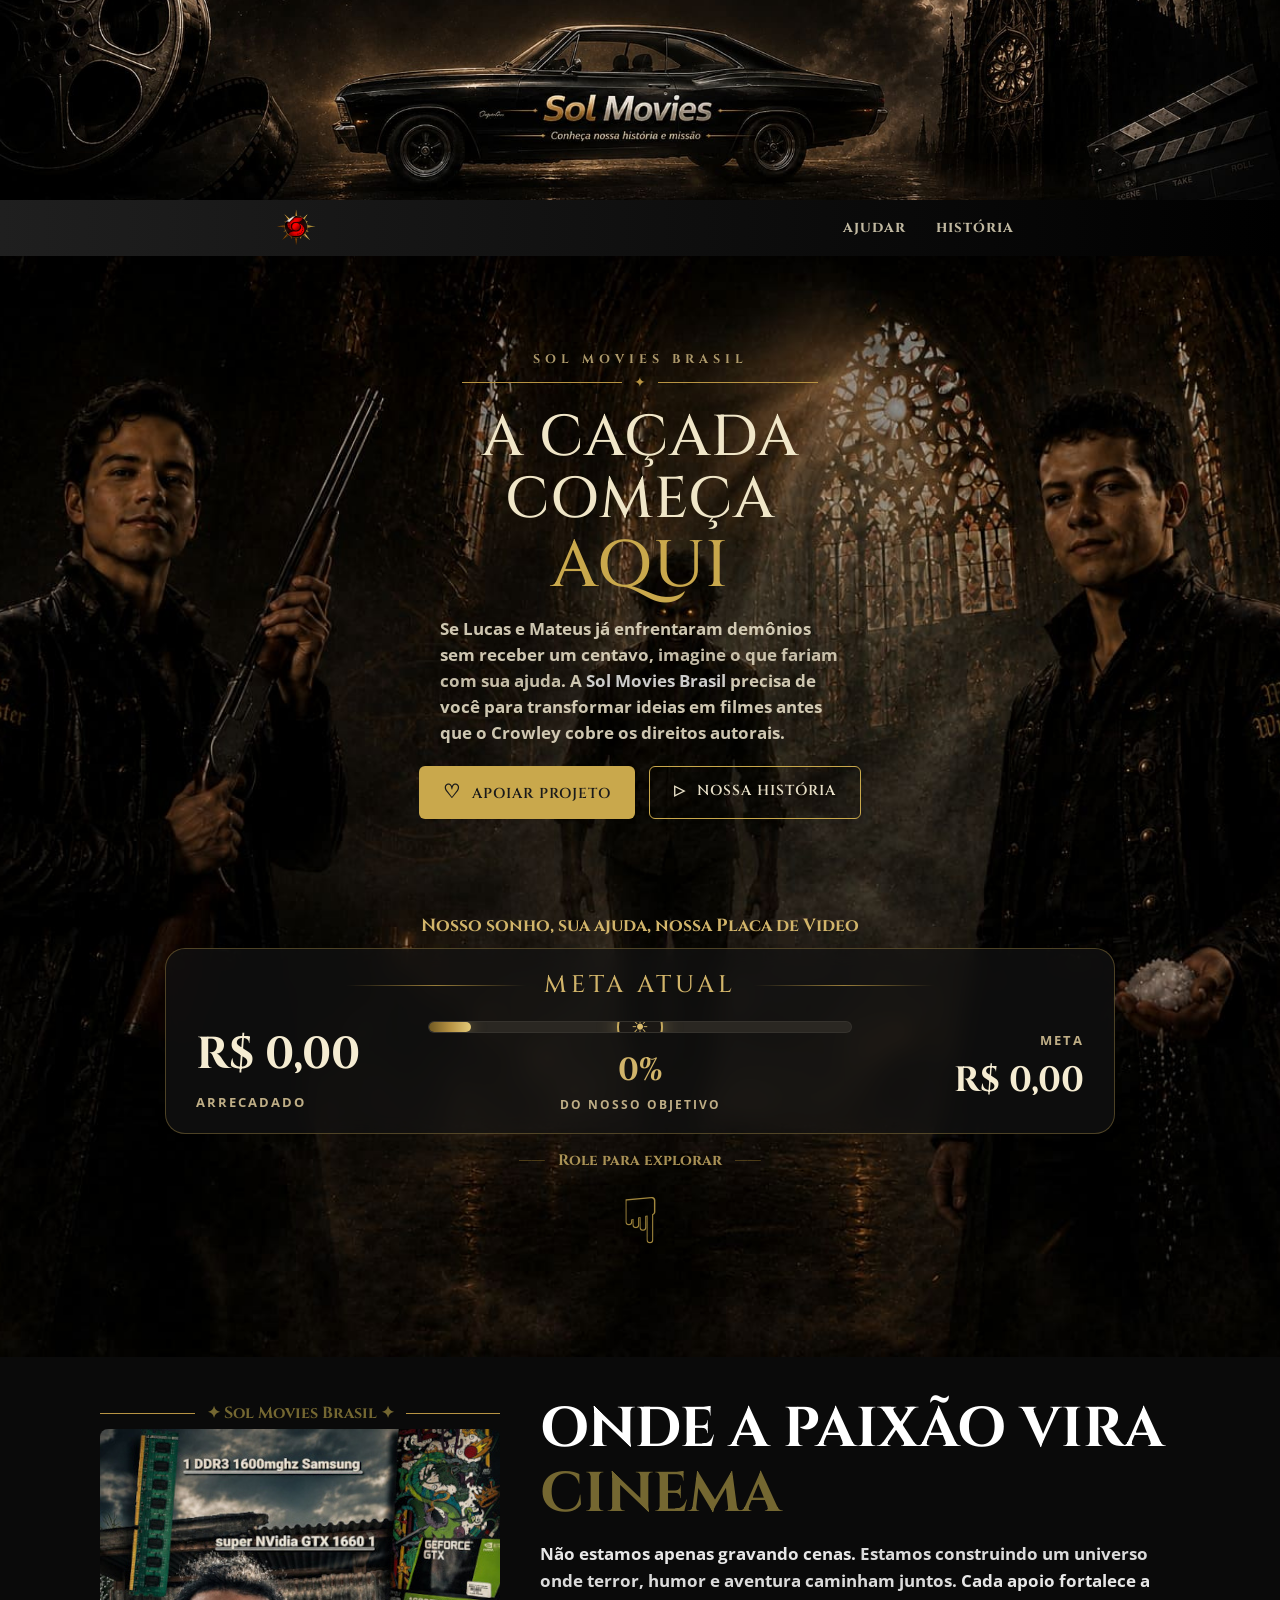
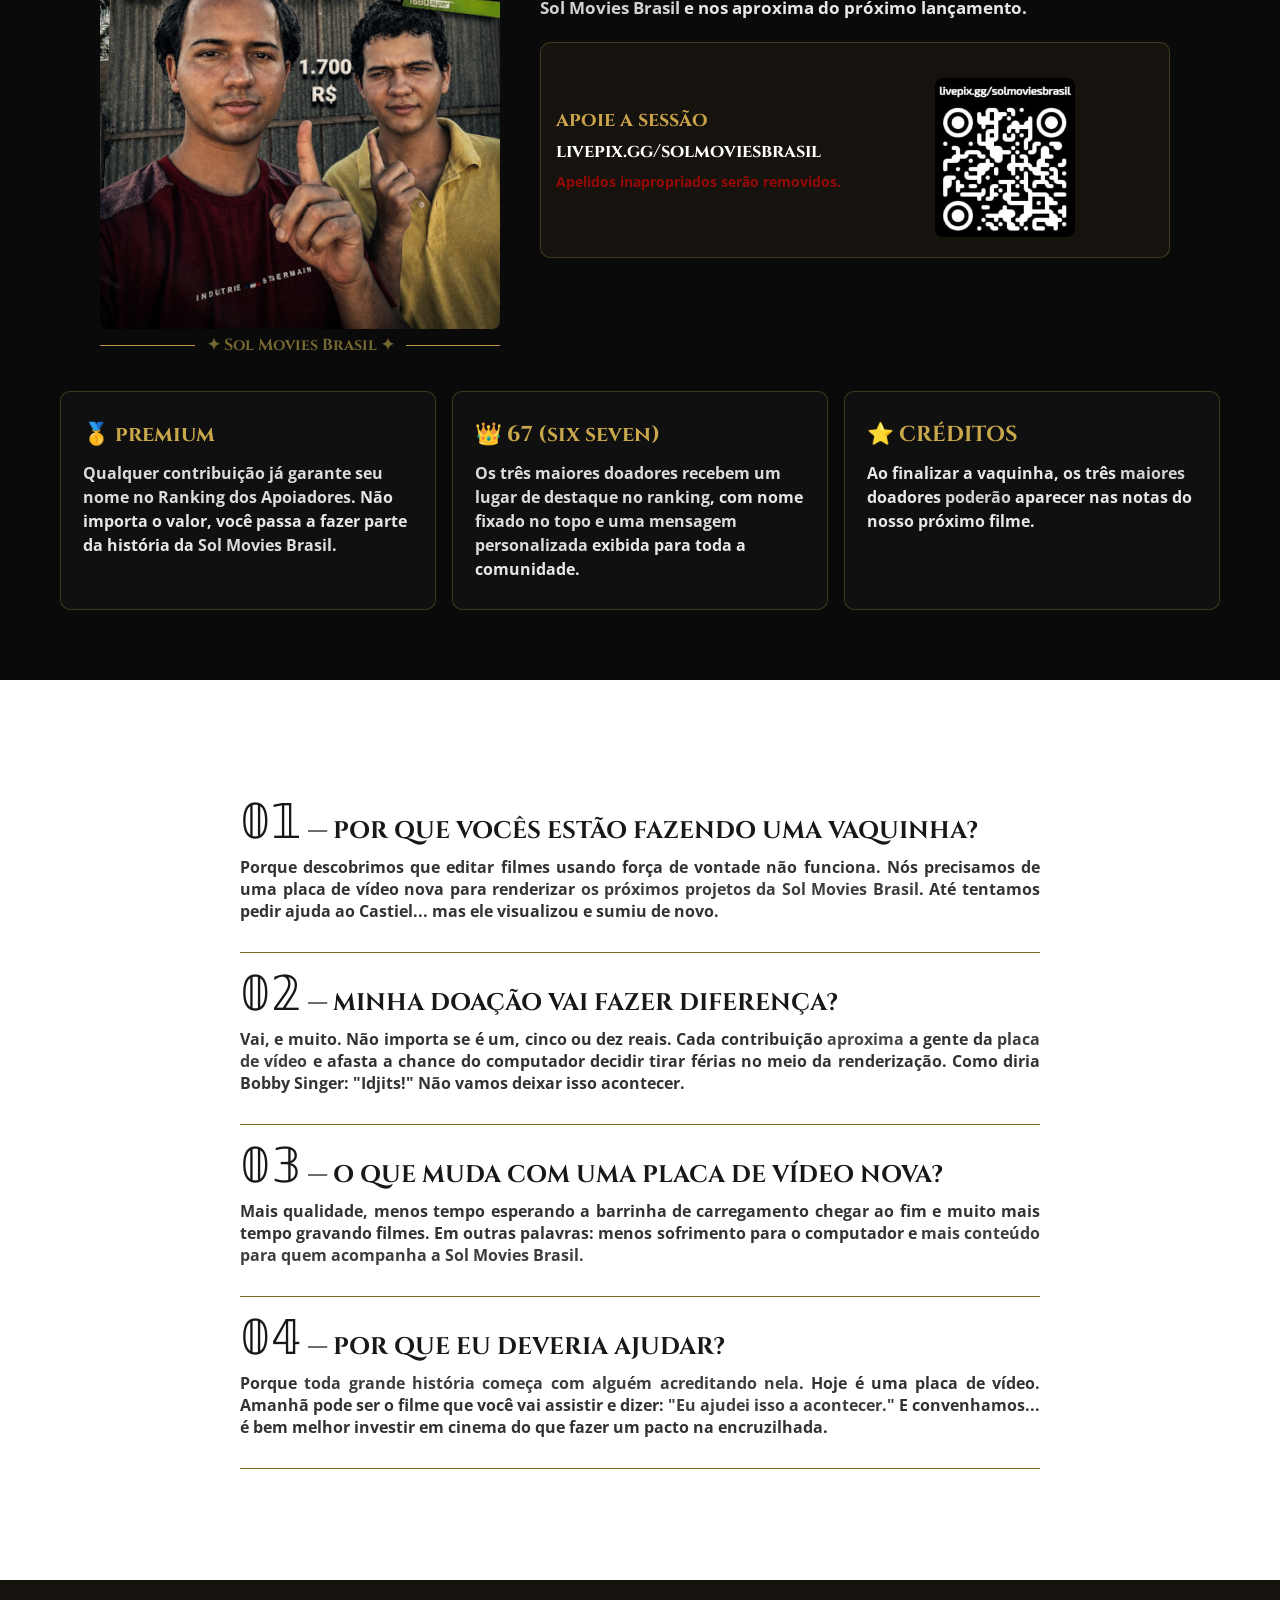
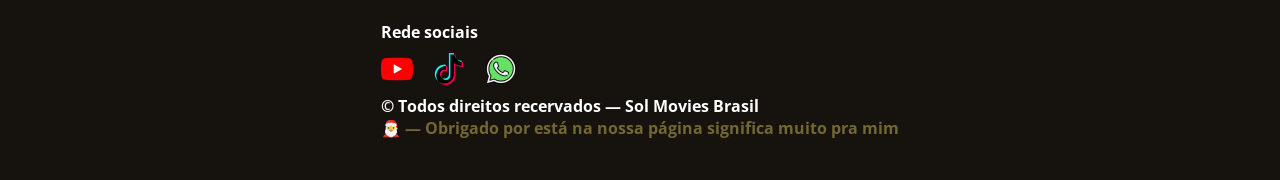
==== commit 762e38ae: "Site oficial da Sol Movies Brasil finalizado" ====
--- a/index.html
+++ b/index.html
@@ -118,8 +118,8 @@
                         </div>
 
                         <picture>
-                            <source media="(max-width: 1218px)" srcset="foto/ajudar/img-fundo.jpg" type="image/jpeg">
-                            <img src="foto/ajudar/img-fundo.jpg" alt="imagem da vaquinha com os ceo da Sol Movies Brasil">
+                            <source media="(max-width: 1218px)" srcset="foto/ajudar/img-vaquinha.jpg" type="image/jpeg">
+                            <img src="foto/ajudar/img-vaquinha.jpg" alt="imagem da vaquinha com os ceo da Sol Movies Brasil">
                         </picture>
 
                         <div class="divisor destaque">
--- a/css/ajuda.css
+++ b/css/ajuda.css
@@ -543,7 +543,7 @@
 
 .container-img {
     flex: 1 1 300px;
-    max-width: 500px;
+    max-width: 400px;
     width: 100%;
 }
 
@@ -551,8 +551,8 @@
     display: block;
     margin: auto;
     width: 100%;
-    max-width: 500px;
-    height: auto;
+    max-width: 400px;
+    height: 500px;
     object-fit: cover;
     border-radius: 8px;
 }
@@ -701,7 +701,7 @@
     align-items: center;
     background-color: #16130F;
     padding: 20px;
-    min-height: 150px;
+    min-height: 200px;
 }
 .links-rodape{
     max-width: 520px;
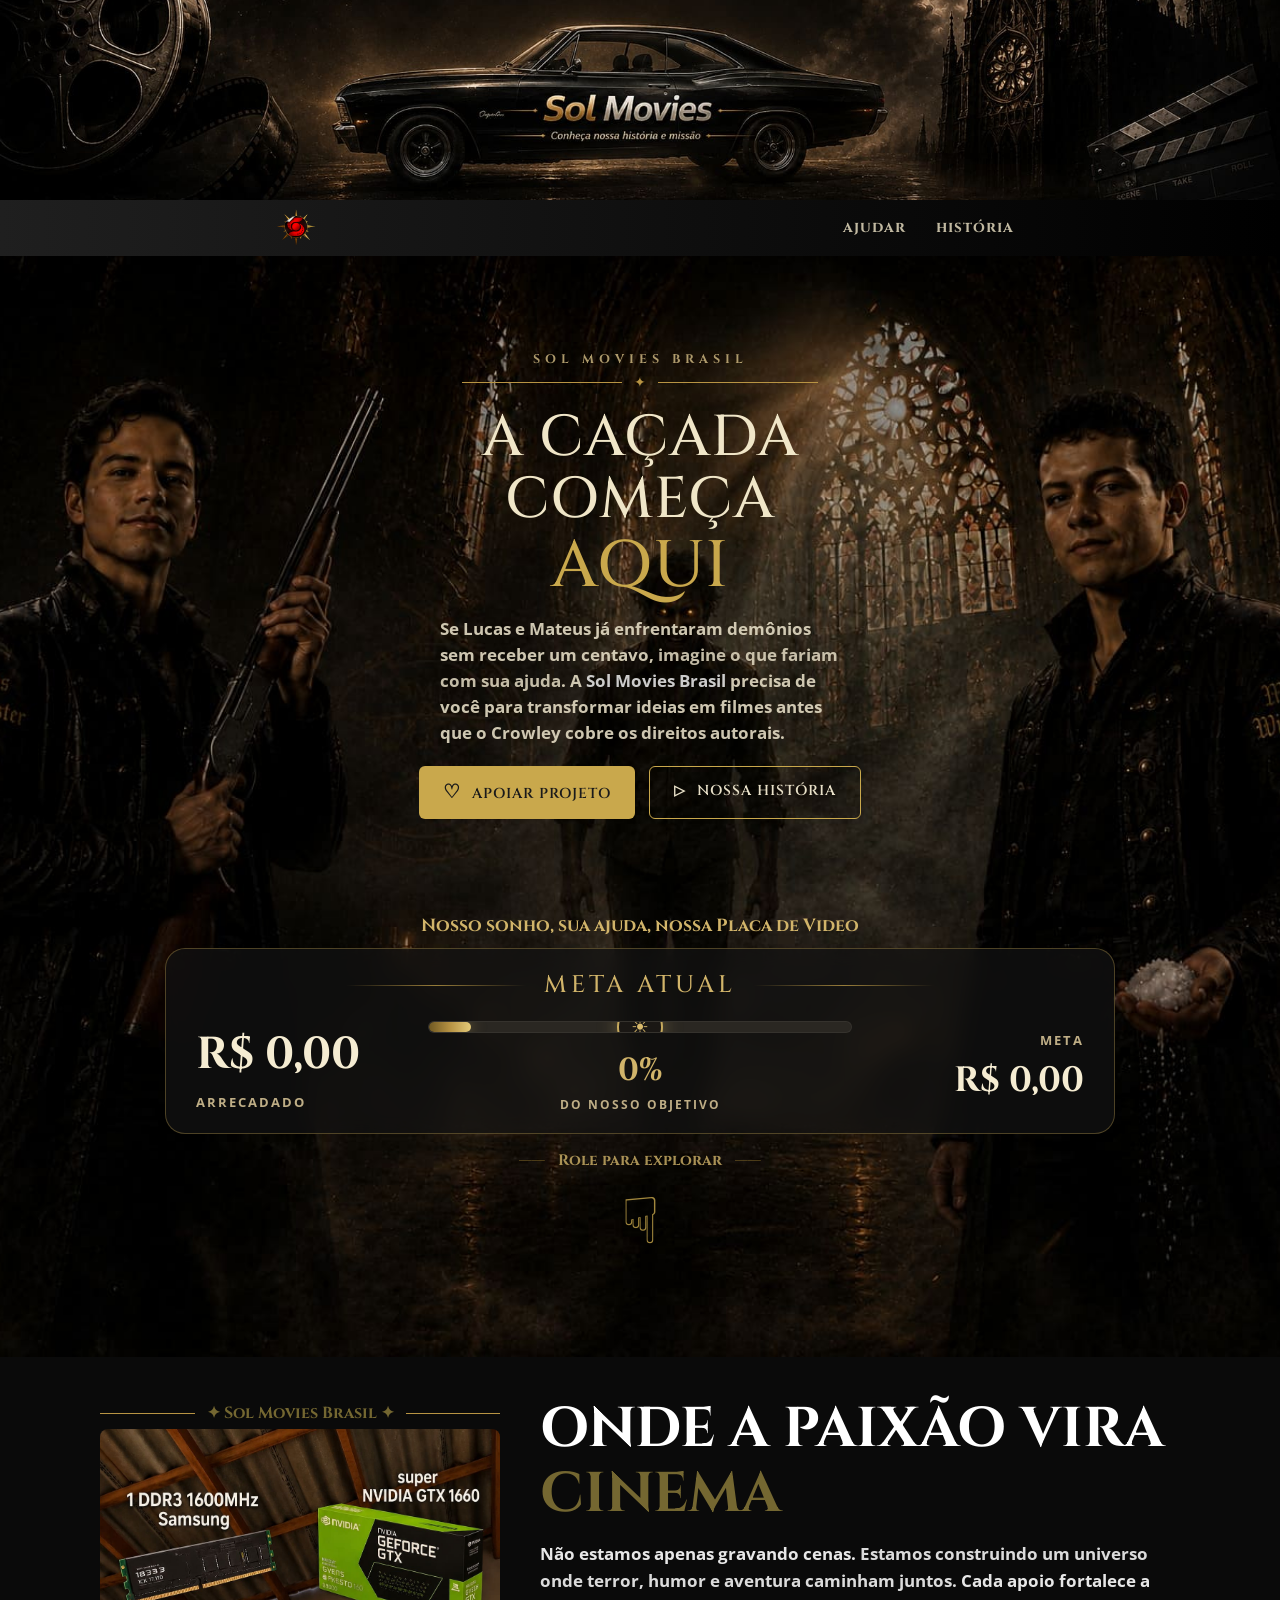
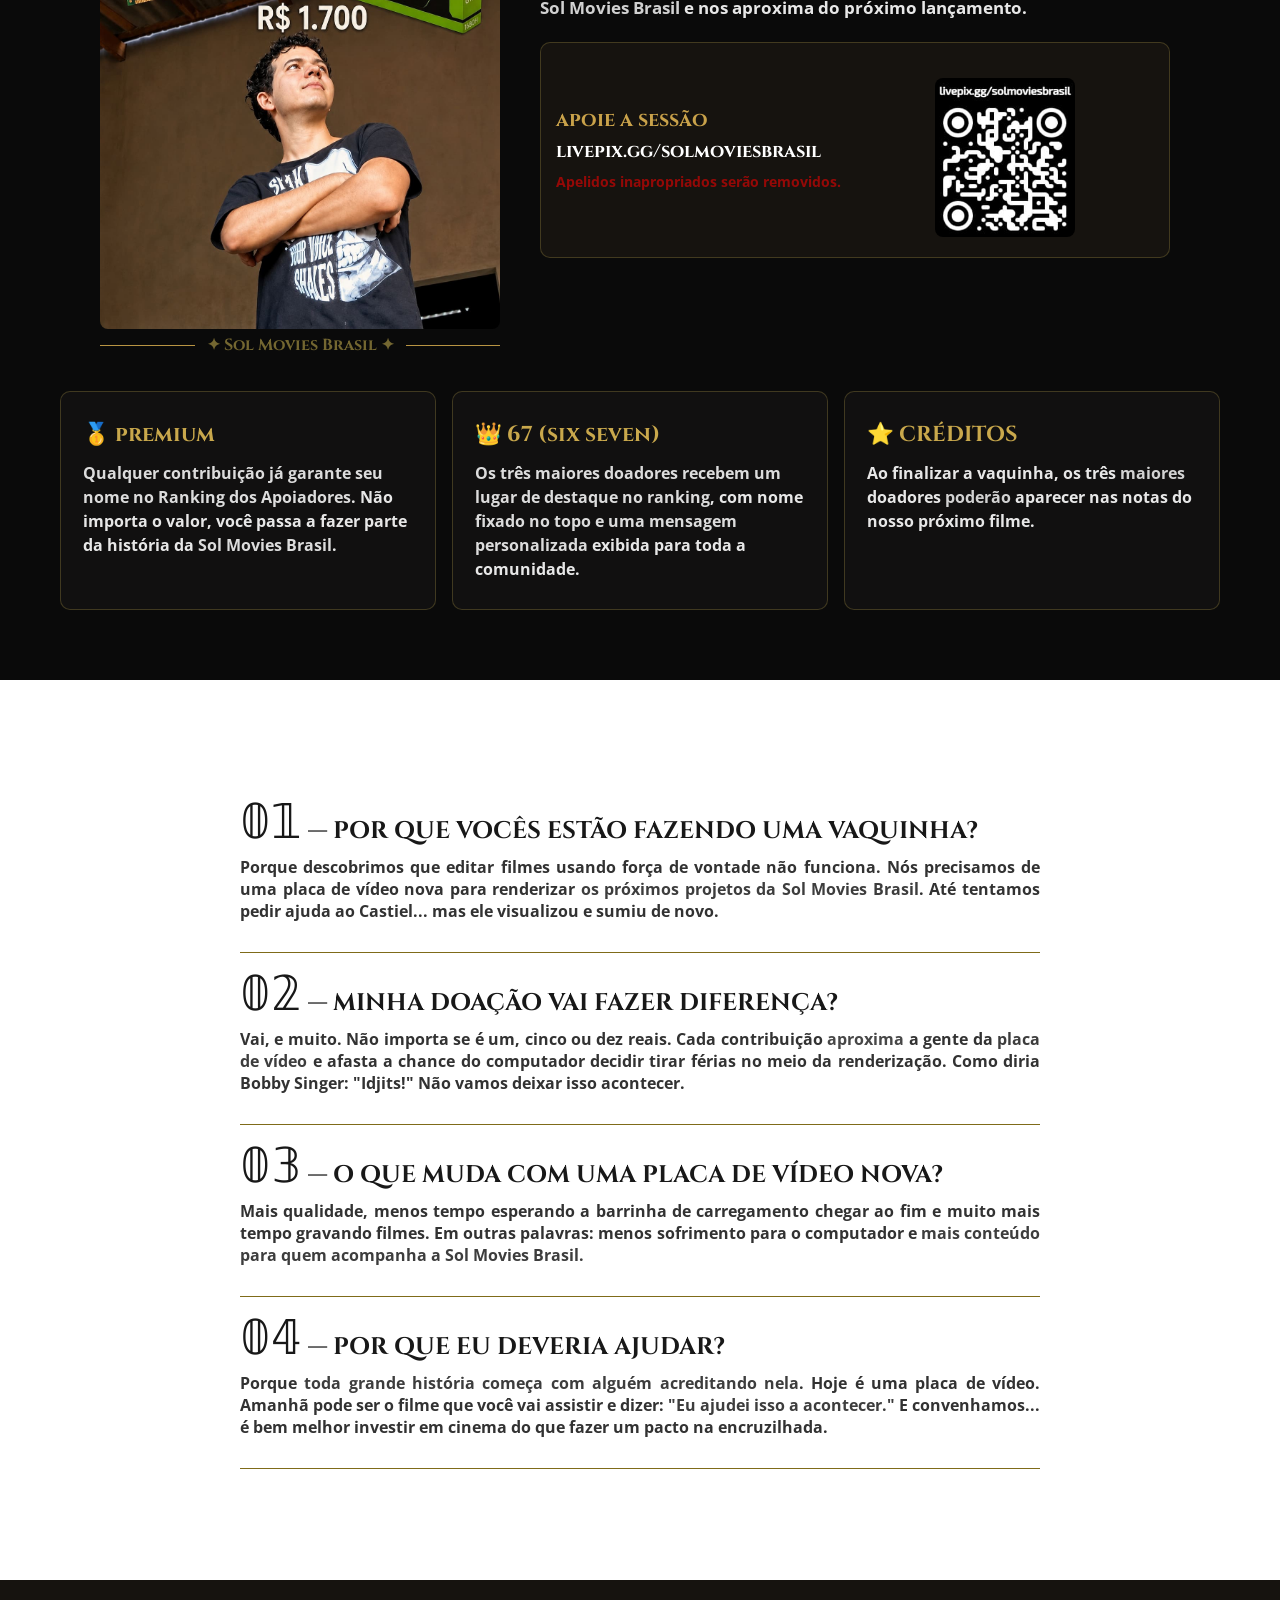
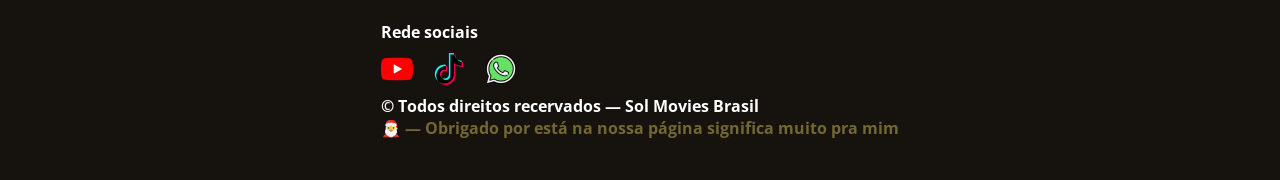
==== commit c7cca727: "atualização 11/09/2026" ====
--- a/index.html
+++ b/index.html
@@ -107,6 +107,8 @@
         </section>
 
         <section class="layout-sessao2">
+            
+            
             <div class="container-sessao2">
                 <div class="container-volume">
 
--- a/css/ajuda.css
+++ b/css/ajuda.css
@@ -507,6 +507,44 @@
 /* ===========================================
    SEGUNDO LAYOUT (SESSÃO 2)
 =========================================== */
+#new-mensagem{
+    display: flex;
+    align-items: center;
+    gap: 20px;
+    padding: 20px;
+    border: 1px solid rgba(105, 105, 105, 0.317);
+    background-color: rgb(8, 8, 8);
+    max-width: 1100px;
+    margin: 0px auto 20px;
+}
+.imagem-alerta{
+    max-width: 180px;
+    min-width: 100px;
+}
+#cor{
+    margin: auto;
+}
+.cor-destaque{
+    background-color: white;
+    font-weight: bold;
+    color: black;
+}
+
+#mensagem-texto{
+    max-width: 900px;
+}
+
+#mensagem-texto p{
+    margin: 10px 0;
+}
+#mensagem-texto span{
+    padding: 5px 10px;
+}
+#mensagem-texto span:hover{
+    background-color: yellow;
+    color: black;
+    transition: 1s;
+}
 .alerta{
     color: rgba(255, 0, 0, 0.684);
     font-weight: bold;
@@ -805,6 +843,9 @@
 
 /* Mobile pequeno */
 @media (max-width: 550px) {
+    #new-mensagem{
+        flex-wrap: wrap;
+    }
     .sub {
         flex-direction: column;
         text-align: center;
